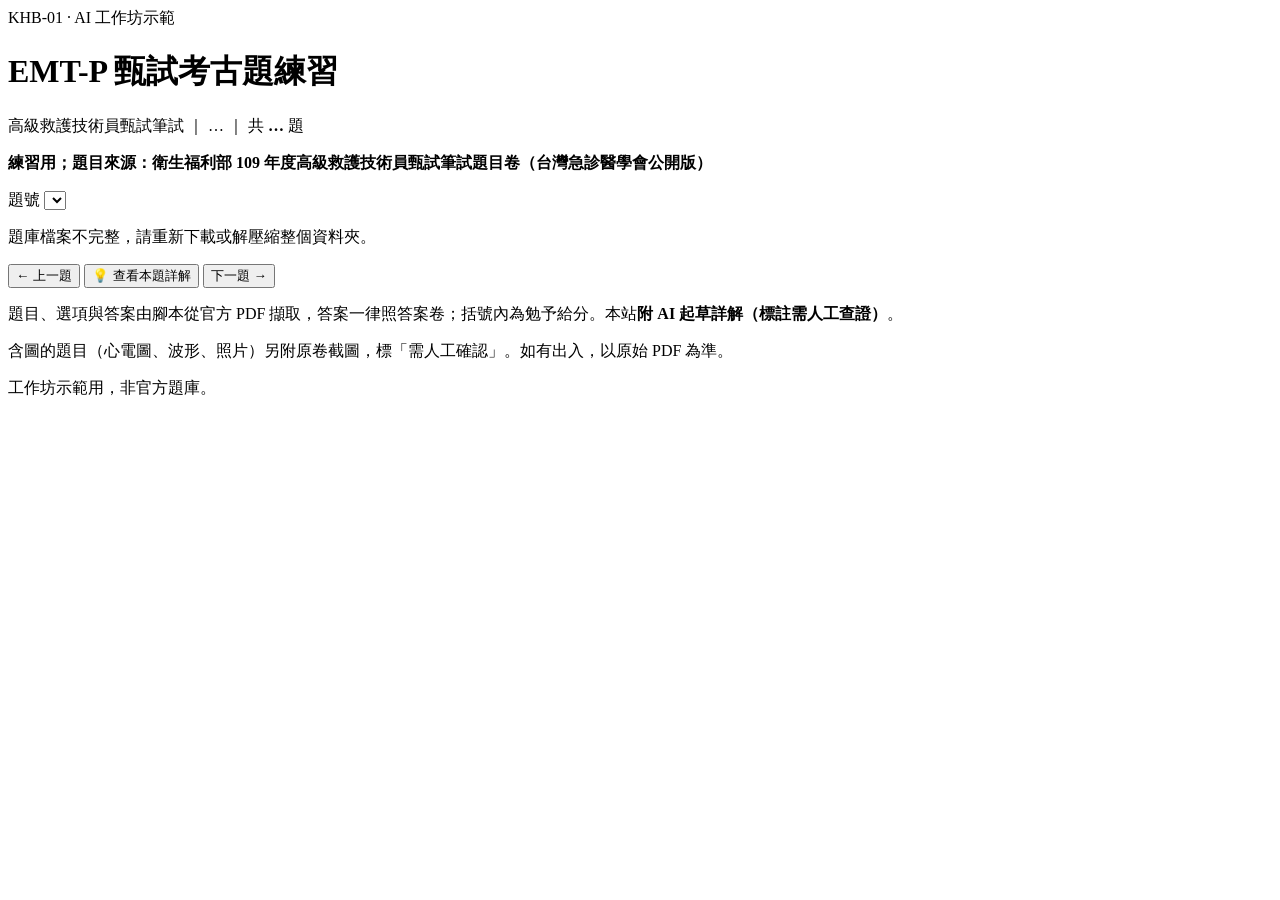
==== index.html @ 98e0479d "Deploy index.html for GitHub Pages" ====
<!DOCTYPE html>
<html lang="zh-Hant">
<head>
<meta charset="UTF-8">
<meta name="viewport" content="width=device-width, initial-scale=1">
<title>EMT-P 考古題練習</title>
<meta name="description" content="衛生福利部 109 年度高級救護技術員甄試筆試題目卷練習（工作坊示範）">
<link rel="stylesheet" href="style.css">
</head>
<body>

<header class="topbar">
  <div class="wrap">
    <span class="eyebrow">KHB-01 · AI 工作坊示範</span>
    <h1>EMT-P 甄試考古題練習</h1>
    <p class="sub">高級救護技術員甄試筆試 ｜ <span id="year-label">…</span> ｜ 共 <b id="total">…</b> 題</p>
  </div>
</header>

<main class="wrap">

  <aside class="notice" role="note">
    <p><b>練習用；題目來源：衛生福利部 109 年度高級救護技術員甄試筆試題目卷（台灣急診醫學會公開版）</b></p>
    <p class="links" id="source-links"></p>
  </aside>

  <nav id="years" class="years" aria-label="選擇年度"></nav>

  <section class="panel" id="quiz">
    <div class="toolbar">
      <label class="jump">題號
        <select id="jump" aria-label="跳到第幾題"></select>
      </label>
      <span id="score" class="score" aria-live="polite"></span>
    </div>
    <div class="bar"><div id="bar-fill"></div></div>

    <p id="origin" class="origin"></p>
    <p id="review" class="review hidden"></p>
    <p id="stem" class="stem"></p>
    <div id="figures" class="figures"></div>
    <div id="choices" class="choices" role="group" aria-label="選項"></div>

    <div id="feedback" class="feedback hidden" aria-live="polite"></div>
    <div id="explain-box" class="explain-card hidden" aria-live="polite"></div>

    <div class="actions">
      <button id="prev" class="btn" type="button">← 上一題</button>
      <button id="toggle-explain" class="btn secondary" type="button">💡 查看本題詳解</button>
      <button id="next" class="btn primary" type="button">下一題 →</button>
    </div>
  </section>

</main>

<footer class="foot wrap">
  <p>題目、選項與答案由腳本從官方 PDF 擷取，答案一律照答案卷；括號內為勉予給分。本站<b>附 AI 起草詳解（標註需人工查證）</b>。</p>
  <p>含圖的題目（心電圖、波形、照片）另附原卷截圖，標「需人工確認」。如有出入，以原始 PDF 為準。</p>
  <p class="tiny">工作坊示範用，非官方題庫。</p>
</footer>

<script src="questions-data.js"></script>
<script src="app.js"></script>
</body>
</html>
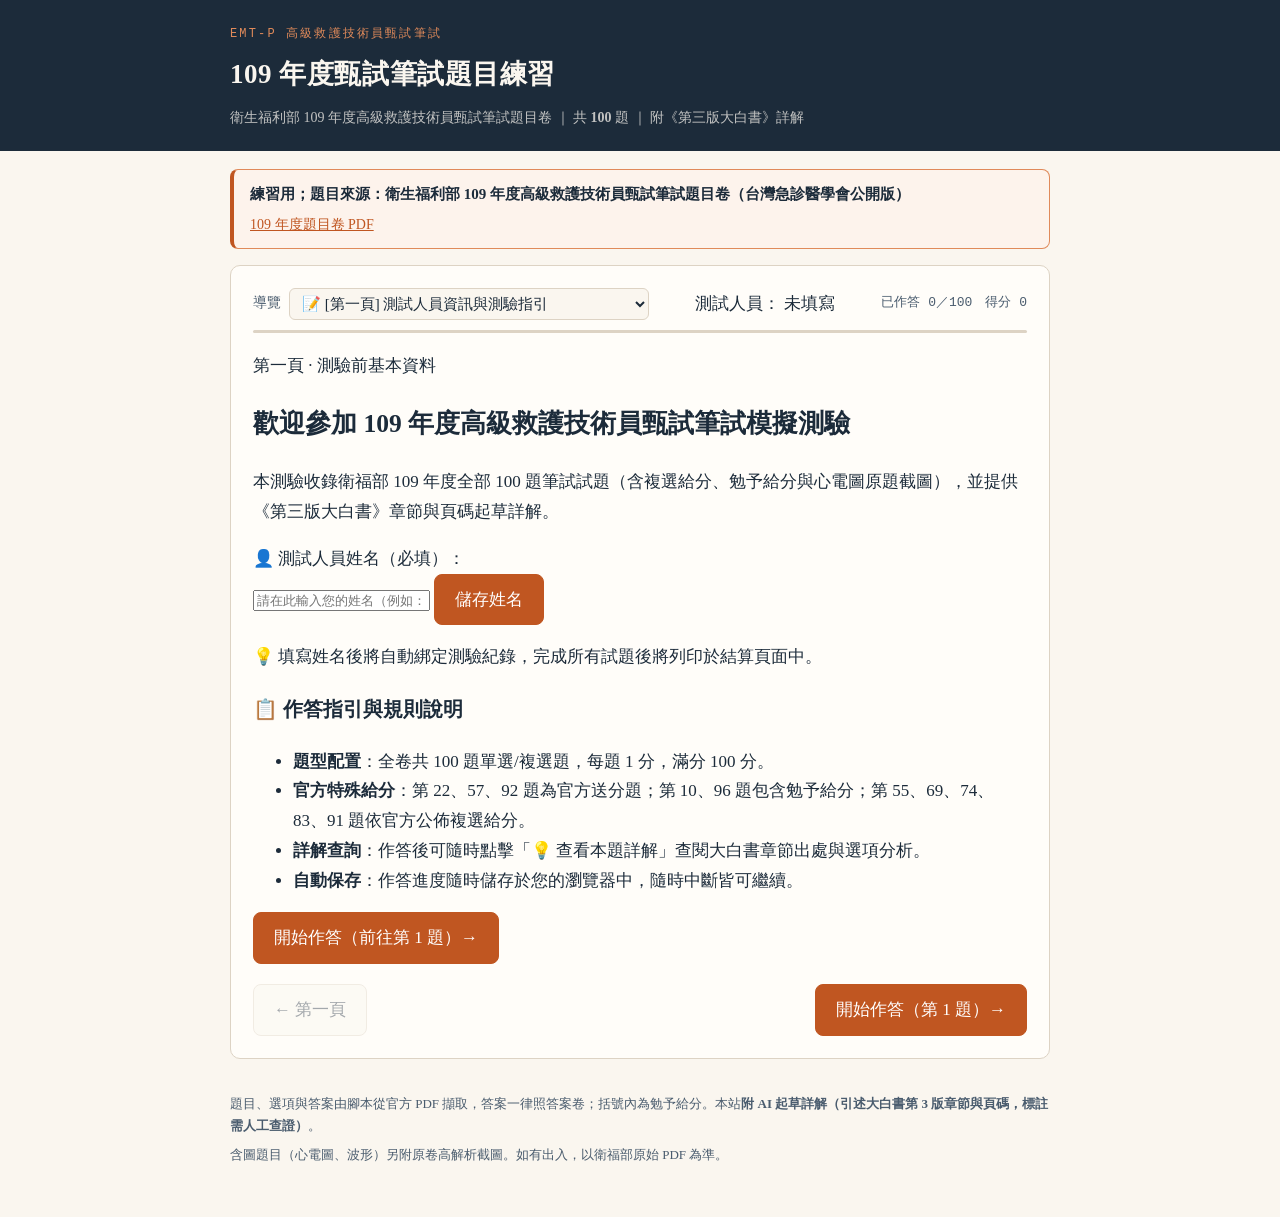
==== commit dc0804a3: "Deploy index.html for GitHub Pages" ====
--- a/index.html
+++ b/index.html
@@ -1,65 +1,158 @@
-<!DOCTYPE html>
-<html lang="zh-Hant">
-<head>
-<meta charset="UTF-8">
-<meta name="viewport" content="width=device-width, initial-scale=1">
-<title>EMT-P 考古題練習</title>
-<meta name="description" content="衛生福利部 109 年度高級救護技術員甄試筆試題目卷練習（工作坊示範）">
-<link rel="stylesheet" href="style.css">
-</head>
-<body>
-
-<header class="topbar">
-  <div class="wrap">
-    <span class="eyebrow">KHB-01 · AI 工作坊示範</span>
-    <h1>EMT-P 甄試考古題練習</h1>
-    <p class="sub">高級救護技術員甄試筆試 ｜ <span id="year-label">…</span> ｜ 共 <b id="total">…</b> 題</p>
-  </div>
-</header>
-
-<main class="wrap">
-
-  <aside class="notice" role="note">
-    <p><b>練習用；題目來源：衛生福利部 109 年度高級救護技術員甄試筆試題目卷（台灣急診醫學會公開版）</b></p>
-    <p class="links" id="source-links"></p>
-  </aside>
-
-  <nav id="years" class="years" aria-label="選擇年度"></nav>
-
-  <section class="panel" id="quiz">
-    <div class="toolbar">
-      <label class="jump">題號
-        <select id="jump" aria-label="跳到第幾題"></select>
-      </label>
-      <span id="score" class="score" aria-live="polite"></span>
-    </div>
-    <div class="bar"><div id="bar-fill"></div></div>
-
-    <p id="origin" class="origin"></p>
-    <p id="review" class="review hidden"></p>
-    <p id="stem" class="stem"></p>
-    <div id="figures" class="figures"></div>
-    <div id="choices" class="choices" role="group" aria-label="選項"></div>
-
-    <div id="feedback" class="feedback hidden" aria-live="polite"></div>
-    <div id="explain-box" class="explain-card hidden" aria-live="polite"></div>
-
-    <div class="actions">
-      <button id="prev" class="btn" type="button">← 上一題</button>
-      <button id="toggle-explain" class="btn secondary" type="button">💡 查看本題詳解</button>
-      <button id="next" class="btn primary" type="button">下一題 →</button>
-    </div>
-  </section>
-
-</main>
-
-<footer class="foot wrap">
-  <p>題目、選項與答案由腳本從官方 PDF 擷取，答案一律照答案卷；括號內為勉予給分。本站<b>附 AI 起草詳解（標註需人工查證）</b>。</p>
-  <p>含圖的題目（心電圖、波形、照片）另附原卷截圖，標「需人工確認」。如有出入，以原始 PDF 為準。</p>
-  <p class="tiny">工作坊示範用，非官方題庫。</p>
-</footer>
-
-<script src="questions-data.js"></script>
-<script src="app.js"></script>
-</body>
-</html>
+<!DOCTYPE html>
+<html lang="zh-Hant">
+<head>
+<meta charset="UTF-8">
+<meta name="viewport" content="width=device-width, initial-scale=1">
+<title>EMT-P 考古題練習</title>
+<meta name="description" content="衛生福利部 109 年度高級救護技術員甄試筆試題目卷練習">
+<link rel="stylesheet" href="style.css">
+</head>
+<body>
+
+<header class="topbar">
+  <div class="wrap">
+    <span class="eyebrow">EMT-P 高級救護技術員甄試筆試</span>
+    <h1>109 年度甄試筆試題目練習</h1>
+    <p class="sub">衛生福利部 109 年度高級救護技術員甄試筆試題目卷 ｜ 共 <b id="total">100</b> 題 ｜ 附《第三版大白書》詳解</p>
+  </div>
+</header>
+
+<main class="wrap">
+
+  <aside class="notice" role="note">
+    <p><b>練習用；題目來源：衛生福利部 109 年度高級救護技術員甄試筆試題目卷（台灣急診醫學會公開版）</b></p>
+    <p class="links" id="source-links"></p>
+  </aside>
+
+  <nav id="years" class="years hidden" aria-label="選擇年度"></nav>
+
+  <section class="panel" id="quiz">
+    <div class="toolbar">
+      <label class="jump">導覽
+        <select id="jump" aria-label="跳到第幾題"></select>
+      </label>
+      <div class="user-chip" id="user-chip" title="點擊修改測試人員姓名">
+        <span class="user-chip-label">測試人員：</span>
+        <span class="user-chip-name" id="top-user-name">未填寫</span>
+      </div>
+      <span id="score" class="score" aria-live="polite"></span>
+    </div>
+    <div class="bar"><div id="bar-fill"></div></div>
+
+    <!-- 第一頁：測試人員姓名填寫與測驗說明 -->
+    <div id="view-intro" class="intro-page">
+      <div class="intro-header">
+        <span class="intro-tag">第一頁 · 測驗前基本資料</span>
+        <h2>歡迎參加 109 年度高級救護技術員甄試筆試模擬測驗</h2>
+        <p class="intro-desc">本測驗收錄衛福部 109 年度全部 100 題筆試試題（含複選給分、勉予給分與心電圖原題截圖），並提供《第三版大白書》章節與頁碼起草詳解。</p>
+      </div>
+
+      <div class="name-box">
+        <label for="input-examinee-name" class="name-box-label">👤 測試人員姓名（必填）：</label>
+        <div class="name-box-row">
+          <input type="text" id="input-examinee-name" class="name-input" placeholder="請在此輸入您的姓名（例如：陳大明）" maxlength="30" />
+          <button type="button" id="btn-save-name" class="btn primary">儲存姓名</button>
+        </div>
+        <p class="name-box-hint" id="name-save-status">💡 填寫姓名後將自動綁定測驗紀錄，完成所有試題後將列印於結算頁面中。</p>
+      </div>
+
+      <div class="intro-rules">
+        <h3>📋 作答指引與規則說明</h3>
+        <ul>
+          <li><b>題型配置</b>：全卷共 100 題單選/複選題，每題 1 分，滿分 100 分。</li>
+          <li><b>官方特殊給分</b>：第 22、57、92 題為官方送分題；第 10、96 題包含勉予給分；第 55、69、74、83、91 題依官方公佈複選給分。</li>
+          <li><b>詳解查詢</b>：作答後可隨時點擊「💡 查看本題詳解」查閱大白書章節出處與選項分析。</li>
+          <li><b>自動保存</b>：作答進度隨時儲存於您的瀏覽器中，隨時中斷皆可繼續。</li>
+        </ul>
+      </div>
+
+      <div class="intro-btn-group">
+        <button type="button" id="btn-start-quiz" class="btn primary btn-lg">開始作答（前往第 1 題）→</button>
+        <button type="button" id="btn-resume-quiz" class="btn secondary btn-lg hidden">繼續上次進度 →</button>
+      </div>
+    </div>
+
+    <!-- 試題內容頁（1~100題） -->
+    <div id="view-question" class="hidden">
+      <p id="origin" class="origin"></p>
+      <p id="review" class="review hidden"></p>
+      <p id="stem" class="stem"></p>
+      <div id="figures" class="figures"></div>
+      <div id="choices" class="choices" role="group" aria-label="選項"></div>
+
+      <div id="feedback" class="feedback hidden" aria-live="polite"></div>
+      <div id="explain-box" class="explain-card hidden" aria-live="polite"></div>
+    </div>
+
+    <!-- 增加的最後一頁：測驗完成結算頁 -->
+    <div id="view-result" class="result-page hidden">
+      <div class="congrat-card">
+        <div class="congrat-badge">🎉 測驗完成</div>
+        <h2 class="congrat-title">～所有試題均已完成，辛苦了！～</h2>
+        <p class="congrat-sub">衛生福利部 109 年度高級救護技術員甄試筆試 · 測驗結果總結</p>
+      </div>
+
+      <div class="result-summary-grid">
+        <div class="summary-box user-info-box">
+          <div class="summary-label">測試人員</div>
+          <div class="summary-value" id="result-examinee-name">（未填寫）</div>
+          <button type="button" id="btn-edit-name" class="btn-text">✏️ 修改姓名</button>
+        </div>
+
+        <div class="summary-box score-box">
+          <div class="summary-label">測驗得分</div>
+          <div class="summary-score"><span id="result-total-score">0</span> <span class="score-unit">/ 100 分</span></div>
+          <div class="summary-rate" id="result-pass-rate">正確率 0%</div>
+        </div>
+      </div>
+
+      <div class="stats-card">
+        <div class="stat-pill stat-ok">
+          <span class="stat-num" id="stat-ok-count">0</span>
+          <span class="stat-text">官方完全正確</span>
+        </div>
+        <div class="stat-pill stat-alt">
+          <span class="stat-num" id="stat-alt-count">0</span>
+          <span class="stat-text">勉予給分</span>
+        </div>
+        <div class="stat-pill stat-bad">
+          <span class="stat-num" id="stat-bad-count">0</span>
+          <span class="stat-text">答錯題數</span>
+        </div>
+        <div class="stat-pill stat-empty">
+          <span class="stat-num" id="stat-unanswered-count">0</span>
+          <span class="stat-text">尚未作答</span>
+        </div>
+      </div>
+
+      <div id="review-mistakes-container" class="mistakes-container">
+        <h3>📝 錯題與未答快速複習</h3>
+        <p class="mistakes-hint">點選下方題號按鈕即可直接跳至該題檢視大白書詳解與正確解答：</p>
+        <div id="mistakes-list" class="mistakes-list"></div>
+      </div>
+
+      <div class="result-btn-group">
+        <button type="button" id="btn-review-q1" class="btn">🔍 從第 1 題回顧詳解</button>
+        <button type="button" id="btn-restart-quiz" class="btn danger">🔄 清除紀錄重新測驗</button>
+      </div>
+    </div>
+
+    <!-- 底部控制按鈕 -->
+    <div class="actions" id="quiz-actions">
+      <button id="prev" class="btn" type="button">← 上一題</button>
+      <button id="toggle-explain" class="btn secondary" type="button">💡 查看本題詳解</button>
+      <button id="next" class="btn primary" type="button">下一題 →</button>
+    </div>
+  </section>
+
+</main>
+
+<footer class="foot wrap">
+  <p>題目、選項與答案由腳本從官方 PDF 擷取，答案一律照答案卷；括號內為勉予給分。本站<b>附 AI 起草詳解（引述大白書第 3 版章節與頁碼，標註需人工查證）</b>。</p>
+  <p>含圖題目（心電圖、波形）另附原卷高解析截圖。如有出入，以衛福部原始 PDF 為準。</p>
+</footer>
+
+<script src="questions-data.js"></script>
+<script src="app.js"></script>
+</body>
+</html>
--- a/style.css
+++ b/style.css
@@ -0,0 +1,240 @@
+:root{
+  --paper:#faf6ef; --ink:#1c2b3a; --ink-soft:#4a5c6e;
+  --accent:#c05621; --accent-soft:#e08a5a;
+  --line:#ddd3c4; --card:#fffdf9;
+  --ok:#1b7a4b; --ok-bg:#e8f5ee;
+  --alt:#8a5a00; --alt-bg:#fdf3dc;
+  --bad:#b3261e; --bad-bg:#fbeae9;
+}
+*{box-sizing:border-box}
+html{-webkit-text-size-adjust:100%}
+body{
+  margin:0; background:var(--paper); color:var(--ink);
+  font-family:"Noto Serif TC","Songti TC","PingFang TC",Georgia,serif;
+  font-size:17px; line-height:1.75;
+}
+.wrap{max-width:860px;margin:0 auto;padding:0 20px}
+.hidden{display:none !important}
+
+.topbar{background:var(--ink);color:var(--paper);padding:24px 0 20px;margin-bottom:18px}
+.eyebrow{display:block;font-size:12px;letter-spacing:.18em;text-transform:uppercase;
+  color:var(--accent-soft);font-family:ui-monospace,Menlo,monospace;margin-bottom:6px}
+.topbar h1{margin:0;font-size:27px;letter-spacing:.02em}
+.topbar .sub{margin:8px 0 0;font-size:14px;color:rgba(250,246,239,.75)}
+
+.notice{background:#fdf3ec;border:1px solid var(--accent-soft);border-left:4px solid var(--accent);
+  border-radius:8px;padding:12px 16px;margin-bottom:16px;font-size:15px;line-height:1.65}
+.notice p{margin:0}
+.notice .links{margin-top:6px;display:flex;flex-wrap:wrap;gap:6px 16px;font-size:14px}
+.notice a{color:var(--accent);word-break:break-all}
+
+.years{display:flex;gap:8px;margin-bottom:16px}
+.year{font:inherit;cursor:pointer;flex:1;max-width:180px;padding:10px 14px;border-radius:8px;
+  border:1px solid var(--line);background:var(--card);color:var(--ink)}
+.year.on{background:var(--ink);border-color:var(--ink);color:var(--paper);font-weight:700}
+
+.panel{background:var(--card);border:1px solid var(--line);border-radius:10px;
+  padding:22px;margin-bottom:22px}
+
+.toolbar{display:flex;justify-content:space-between;align-items:center;gap:10px;flex-wrap:wrap;margin-bottom:10px}
+.jump{font-size:14px;color:var(--ink-soft);display:flex;align-items:center;gap:8px}
+.jump select{font:inherit;font-size:15px;padding:6px 8px;border-radius:6px;border:1px solid var(--line);
+  background:var(--paper);color:var(--ink);max-width:62vw}
+.score{font-family:ui-monospace,Menlo,monospace;font-size:13px;color:var(--ink-soft)}
+.bar{height:3px;background:var(--line);border-radius:2px;overflow:hidden;margin-bottom:18px}
+#bar-fill{height:100%;width:0;background:var(--accent);transition:width .25s}
+
+.origin{font-family:ui-monospace,Menlo,monospace;font-size:12px;color:var(--ink-soft);margin:0 0 8px}
+.review{font-size:13px;color:var(--alt);background:var(--alt-bg);border:1px dashed #d9b25a;
+  border-radius:6px;padding:7px 11px;margin:0 0 12px}
+.stem{font-size:19px;line-height:1.85;margin:0 0 16px;font-weight:500;white-space:pre-wrap}
+
+.figures figure{margin:0 0 16px}
+.figures img{display:block;max-width:100%;height:auto;border:1px solid var(--line);border-radius:6px;background:#fff}
+.figures figcaption{font-size:12px;color:var(--ink-soft);margin-top:4px}
+
+.choices{display:flex;flex-direction:column;gap:9px}
+.choice{
+  display:flex;gap:12px;align-items:flex-start;text-align:left;cursor:pointer;width:100%;
+  font:inherit;color:var(--ink);border:1px solid var(--line);border-radius:8px;
+  padding:12px 15px;background:var(--paper);transition:.12s;
+}
+.choice:hover:not(:disabled){border-color:var(--accent-soft);background:#fff}
+.choice .k{font-family:ui-monospace,Menlo,monospace;font-weight:700;flex:none;
+  width:26px;height:26px;border-radius:50%;display:inline-flex;align-items:center;justify-content:center;
+  border:1px solid var(--line);font-size:14px;margin-top:2px;background:var(--card)}
+.choice .t{flex:1}
+.choice.locked{cursor:default}
+.choice.correct{border-color:var(--ok);background:var(--ok-bg)}
+.choice.alt{border-color:#d9b25a;background:var(--alt-bg)}
+.choice.chosen-wrong{border-color:var(--bad);background:var(--bad-bg)}
+.choice.chosen .k{background:var(--ink);color:var(--paper);border-color:var(--ink)}
+
+.feedback{margin-top:16px;border:1px solid var(--line);border-radius:8px;padding:12px 16px;background:var(--paper)}
+.feedback p{margin:4px 0}
+.feedback .verdict{font-weight:700;font-size:18px}
+.verdict.ok{color:var(--ok)}
+.verdict.alt{color:var(--alt)}
+.verdict.bad{color:var(--bad)}
+.feedback .note{display:block;font-size:13px;color:var(--ink-soft)}
+.feedback .explain{margin-top:10px;font-size:14px;color:var(--accent);background:#fdf3ec;
+  border-left:3px solid var(--accent);padding:7px 11px;border-radius:0 6px 6px 0}
+
+.actions{margin-top:20px;display:flex;gap:10px;justify-content:space-between}
+.btn{font:inherit;cursor:pointer;border:1px solid var(--line);background:var(--paper);
+  color:var(--ink);border-radius:8px;padding:10px 20px;transition:.15s}
+.btn:hover:not(:disabled){border-color:var(--accent)}
+.btn.primary{background:var(--accent);border-color:var(--accent);color:#fff}
+.btn.primary:hover:not(:disabled){background:#a8471a}
+.btn:disabled{opacity:.4;cursor:not-allowed}
+
+.foot{padding:12px 20px 44px;font-size:13px;color:var(--ink-soft);line-height:1.7}
+.foot p{margin:0 0 7px}
+.foot .tiny{font-size:12px;opacity:.85}
+
+@media (max-width:600px){
+  body{font-size:16px}
+  .wrap{padding:0 16px}
+  .topbar h1{font-size:22px}
+  .stem{font-size:17px}
+  .panel{padding:16px}
+  .year{max-width:none}
+  .actions .btn{flex:1}
+}
+
+.feedback .explain {
+  margin-top: 12px;
+  font-size: 14px;
+  line-height: 1.65;
+  color: #5c3b1e;
+  background: #fdf6ec;
+  border-left: 3px solid var(--accent);
+  padding: 10px 14px;
+  border-radius: 0 6px 6px 0;
+}
+.feedback .explain ul {
+  margin: 6px 0 0;
+  padding-left: 20px;
+}
+.feedback .explain li {
+  margin-bottom: 4px;
+}
+
+/* 詳解模組樣式 */
+.btn.secondary {
+  background: #fdf3ec;
+  border-color: var(--accent-soft);
+  color: var(--accent);
+  font-weight: 600;
+}
+.btn.secondary:hover:not(:disabled) {
+  background: #f8e5d6;
+  border-color: var(--accent);
+}
+.explain-card {
+  margin-top: 16px;
+  background: #fdfaf6;
+  border: 1px solid #ebd9c5;
+  border-left: 4px solid var(--accent);
+  border-radius: 8px;
+  padding: 16px 18px;
+  animation: fadeIn 0.2s ease-in-out;
+}
+@keyframes fadeIn {
+  from { opacity: 0; transform: translateY(-4px); }
+  to { opacity: 1; transform: translateY(0); }
+}
+.exp-header {
+  display: flex;
+  justify-content: space-between;
+  align-items: center;
+  margin-bottom: 10px;
+  flex-wrap: wrap;
+  gap: 8px;
+}
+.exp-badge {
+  font-size: 13px;
+  font-weight: 700;
+  color: var(--accent);
+  background: #fff;
+  border: 1px solid var(--accent-soft);
+  border-radius: 4px;
+  padding: 2px 8px;
+}
+.exp-verify-badge {
+  font-size: 12px;
+  font-weight: 600;
+  color: var(--alt);
+  background: var(--alt-bg);
+  border: 1px dashed #d9b25a;
+  border-radius: 4px;
+  padding: 2px 8px;
+}
+.exp-summary {
+  margin: 6px 0 10px;
+  font-size: 15px;
+  color: var(--ink);
+  line-height: 1.6;
+}
+.exp-list {
+  margin: 8px 0 12px;
+  padding-left: 20px;
+  font-size: 14.5px;
+  line-height: 1.7;
+}
+.exp-list li {
+  margin-bottom: 6px;
+}
+.exp-ref {
+  font-size: 13px;
+  color: var(--ink-soft);
+  background: #f7eee3;
+  padding: 6px 10px;
+  border-radius: 4px;
+  border-left: 3px solid #c29f77;
+}
+
+/* 詳解來源雙層標記 */
+.exp-refs {
+  display: flex;
+  flex-direction: column;
+  gap: 6px;
+  margin: 10px 0 12px;
+}
+.exp-ref-item {
+  display: flex;
+  align-items: baseline;
+  gap: 8px;
+  font-size: 13.5px;
+  padding: 6px 10px;
+  border-radius: 6px;
+}
+.exp-ref-item.primary {
+  background: #f0f7f4;
+  border: 1px solid #b7dfca;
+  color: #165b37;
+}
+.exp-ref-item.secondary {
+  background: #f8f6f0;
+  border: 1px solid #e2dac9;
+  color: #5c4b37;
+}
+.exp-ref-item .ref-tag {
+  font-weight: 700;
+  font-size: 11.5px;
+  padding: 2px 6px;
+  border-radius: 4px;
+  white-space: nowrap;
+}
+.exp-ref-item.primary .ref-tag {
+  background: #1b7a4b;
+  color: #fff;
+}
+.exp-ref-item.secondary .ref-tag {
+  background: #8a7a60;
+  color: #fff;
+}
+.exp-ref-item .ref-source {
+  flex: 1;
+  line-height: 1.5;
+}
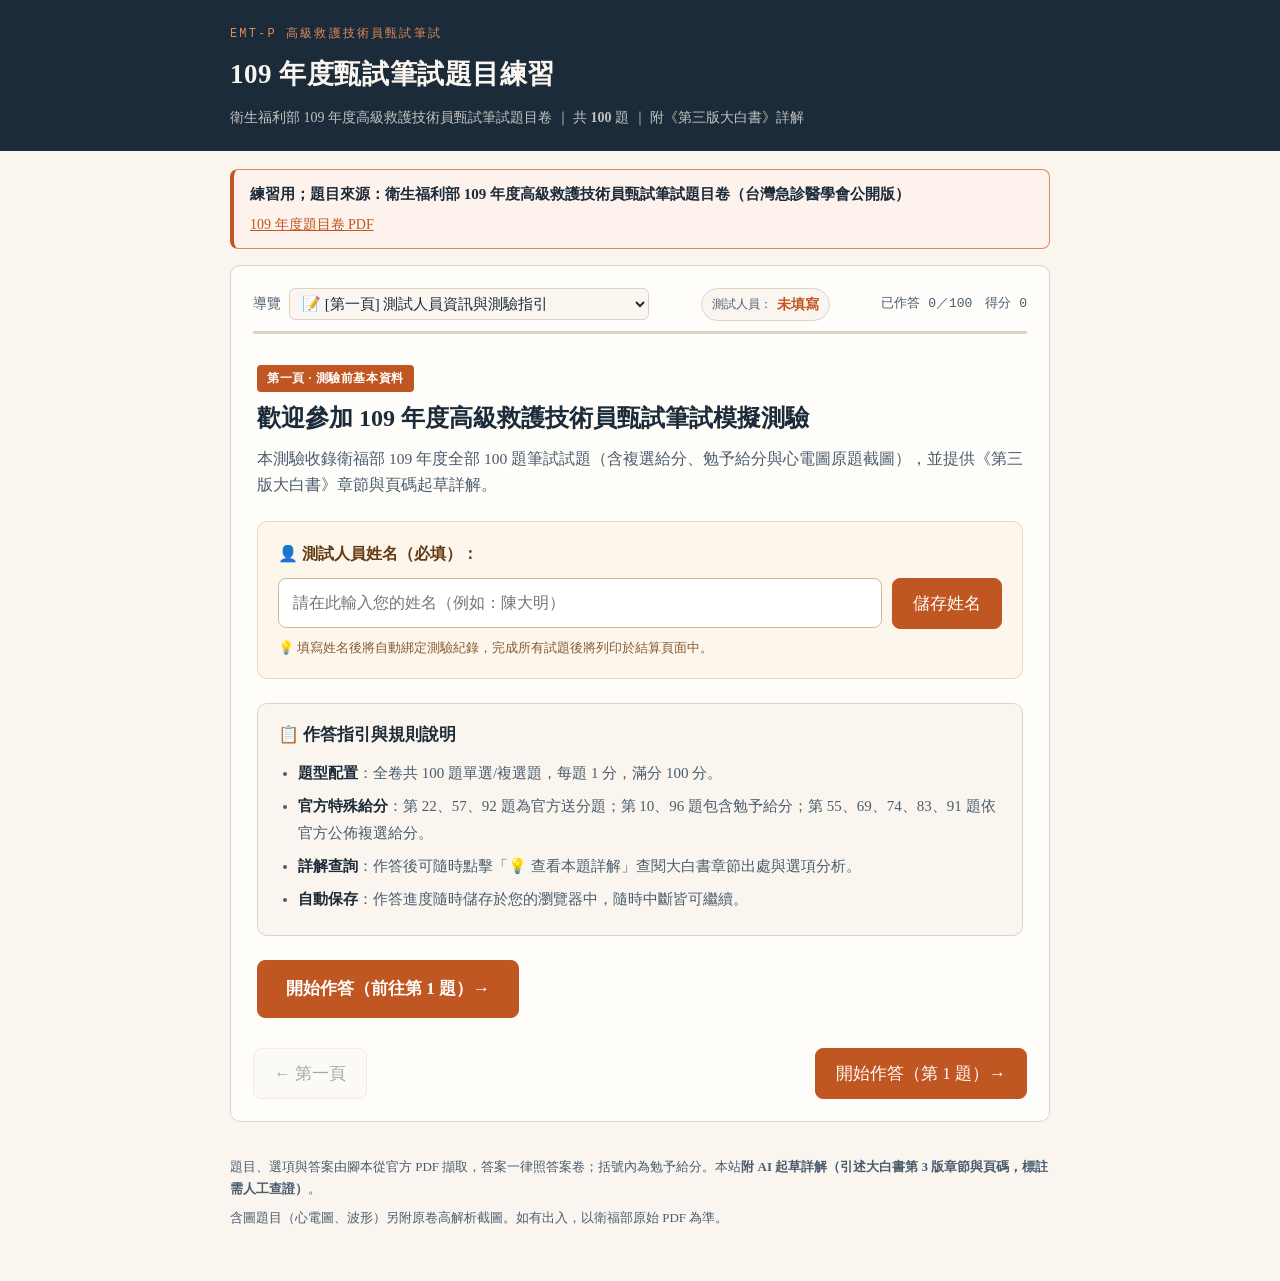
==== commit b3deb8a8: "Deploy index.html for GitHub Pages" ====
--- a/index.html
+++ b/index.html
@@ -92,6 +92,8 @@
         <p class="congrat-sub">衛生福利部 109 年度高級救護技術員甄試筆試 · 測驗結果總結</p>
       </div>
 
+      <div id="sync-status" class="sync-status hidden"></div>
+
       <div class="result-summary-grid">
         <div class="summary-box user-info-box">
           <div class="summary-label">測試人員</div>
--- a/style.css
+++ b/style.css
@@ -238,3 +238,348 @@
   flex: 1;
   line-height: 1.5;
 }
+
+/* 測試人員標籤 */
+.user-chip {
+  display: inline-flex;
+  align-items: center;
+  gap: 5px;
+  background: var(--paper);
+  border: 1px solid var(--line);
+  padding: 4px 10px;
+  border-radius: 20px;
+  font-size: 13.5px;
+  cursor: pointer;
+  transition: .15s;
+}
+.user-chip:hover {
+  border-color: var(--accent);
+  background: #fff;
+}
+.user-chip-label {
+  color: var(--ink-soft);
+  font-size: 12px;
+}
+.user-chip-name {
+  font-weight: 700;
+  color: var(--accent);
+}
+
+/* 第一頁：考生登錄與測驗說明 */
+.intro-page {
+  animation: fadeIn 0.25s ease-in-out;
+  padding: 10px 4px;
+}
+.intro-header {
+  margin-bottom: 22px;
+}
+.intro-tag {
+  display: inline-block;
+  background: var(--accent);
+  color: #fff;
+  font-size: 12px;
+  font-weight: 700;
+  padding: 3px 10px;
+  border-radius: 4px;
+  margin-bottom: 10px;
+  letter-spacing: .05em;
+}
+.intro-header h2 {
+  margin: 0 0 10px;
+  font-size: 24px;
+  color: var(--ink);
+  line-height: 1.4;
+}
+.intro-desc {
+  font-size: 15.5px;
+  color: var(--ink-soft);
+  margin: 0;
+  line-height: 1.7;
+}
+
+.name-box {
+  background: #fdf6ec;
+  border: 1.5px solid #ebd4bb;
+  border-radius: 10px;
+  padding: 18px 20px;
+  margin-bottom: 24px;
+}
+.name-box-label {
+  display: block;
+  font-weight: 700;
+  font-size: 16px;
+  color: #633c16;
+  margin-bottom: 10px;
+}
+.name-box-row {
+  display: flex;
+  gap: 10px;
+  align-items: center;
+}
+.name-input {
+  flex: 1;
+  font: inherit;
+  font-size: 16px;
+  padding: 10px 14px;
+  border: 1.5px solid #d4b896;
+  border-radius: 8px;
+  background: #fff;
+  color: var(--ink);
+  outline: none;
+  transition: .15s;
+}
+.name-input:focus {
+  border-color: var(--accent);
+  box-shadow: 0 0 0 3px rgba(192, 86, 33, 0.15);
+}
+.name-box-hint {
+  font-size: 13px;
+  color: #855b30;
+  margin: 8px 0 0;
+}
+
+.intro-rules {
+  background: var(--paper);
+  border: 1px solid var(--line);
+  border-radius: 10px;
+  padding: 16px 20px;
+  margin-bottom: 24px;
+}
+.intro-rules h3 {
+  margin: 0 0 10px;
+  font-size: 17px;
+  color: var(--ink);
+}
+.intro-rules ul {
+  margin: 0;
+  padding-left: 20px;
+  font-size: 15px;
+  line-height: 1.8;
+  color: var(--ink-soft);
+}
+.intro-rules li {
+  margin-bottom: 6px;
+}
+.intro-rules b {
+  color: var(--ink);
+}
+
+.intro-btn-group {
+  display: flex;
+  gap: 12px;
+  flex-wrap: wrap;
+}
+.btn-lg {
+  padding: 13px 28px;
+  font-size: 17px;
+  font-weight: 700;
+}
+
+/* 增加的最後一頁：測驗完成結算頁 */
+.result-page {
+  animation: fadeIn 0.25s ease-in-out;
+  padding: 6px 2px;
+}
+.congrat-card {
+  text-align: center;
+  background: linear-gradient(135deg, #fdf6ec 0%, #faebe0 100%);
+  border: 2px solid #ecd0b9;
+  border-radius: 12px;
+  padding: 26px 18px 22px;
+  margin-bottom: 22px;
+}
+.congrat-badge {
+  display: inline-block;
+  background: var(--accent);
+  color: #fff;
+  font-weight: 700;
+  font-size: 13px;
+  padding: 4px 12px;
+  border-radius: 20px;
+  margin-bottom: 10px;
+}
+.congrat-title {
+  margin: 0 0 8px;
+  font-size: 26px;
+  color: #8c3b10;
+  letter-spacing: .02em;
+}
+.congrat-sub {
+  margin: 0;
+  font-size: 15px;
+  color: #633c16;
+}
+
+.result-summary-grid {
+  display: grid;
+  grid-template-columns: 1fr 1.2fr;
+  gap: 16px;
+  margin-bottom: 20px;
+}
+.summary-box {
+  background: var(--paper);
+  border: 1px solid var(--line);
+  border-radius: 10px;
+  padding: 16px 18px;
+  display: flex;
+  flex-direction: column;
+  justify-content: center;
+}
+.summary-label {
+  font-size: 13px;
+  color: var(--ink-soft);
+  margin-bottom: 6px;
+}
+.summary-value {
+  font-size: 22px;
+  font-weight: 700;
+  color: var(--ink);
+  word-break: break-all;
+}
+.summary-score {
+  font-size: 32px;
+  font-weight: 800;
+  color: var(--accent);
+  line-height: 1.1;
+  font-family: ui-monospace, Menlo, monospace;
+}
+.score-unit {
+  font-size: 16px;
+  font-weight: 500;
+  color: var(--ink-soft);
+}
+.summary-rate {
+  font-size: 14px;
+  color: var(--ink-soft);
+  margin-top: 4px;
+}
+.btn-text {
+  background: none;
+  border: none;
+  padding: 0;
+  font: inherit;
+  font-size: 13px;
+  color: var(--accent);
+  cursor: pointer;
+  text-decoration: underline;
+  margin-top: 6px;
+  text-align: left;
+}
+
+.stats-card {
+  display: grid;
+  grid-template-columns: repeat(4, 1fr);
+  gap: 10px;
+  margin-bottom: 22px;
+}
+.stat-pill {
+  background: var(--paper);
+  border: 1px solid var(--line);
+  border-radius: 8px;
+  padding: 12px 10px;
+  text-align: center;
+}
+.stat-num {
+  display: block;
+  font-size: 24px;
+  font-weight: 800;
+  font-family: ui-monospace, Menlo, monospace;
+}
+.stat-text {
+  font-size: 12.5px;
+  color: var(--ink-soft);
+}
+.stat-pill.stat-ok { border-color: #b7dfca; background: #f0f7f4; }
+.stat-pill.stat-ok .stat-num { color: var(--ok); }
+.stat-pill.stat-alt { border-color: #e8d7a7; background: #fdf8eb; }
+.stat-pill.stat-alt .stat-num { color: var(--alt); }
+.stat-pill.stat-bad { border-color: #f1bdbb; background: #fbeae9; }
+.stat-pill.stat-bad .stat-num { color: var(--bad); }
+.stat-pill.stat-empty { border-color: #ddd; background: #f5f5f5; }
+.stat-pill.stat-empty .stat-num { color: #888; }
+
+.mistakes-container {
+  background: var(--paper);
+  border: 1px solid var(--line);
+  border-radius: 10px;
+  padding: 16px 20px;
+  margin-bottom: 22px;
+}
+.mistakes-container h3 {
+  margin: 0 0 6px;
+  font-size: 16.5px;
+  color: var(--ink);
+}
+.mistakes-hint {
+  font-size: 13.5px;
+  color: var(--ink-soft);
+  margin: 0 0 12px;
+}
+.mistakes-list {
+  display: flex;
+  flex-wrap: wrap;
+  gap: 8px;
+  max-height: 220px;
+  overflow-y: auto;
+  padding: 2px;
+}
+.mistake-chip {
+  font-family: ui-monospace, Menlo, monospace;
+  font-size: 13.5px;
+  padding: 6px 12px;
+  border-radius: 6px;
+  border: 1px solid var(--line);
+  background: #fff;
+  cursor: pointer;
+  transition: .12s;
+  display: inline-flex;
+  align-items: center;
+  gap: 4px;
+}
+.mistake-chip:hover {
+  border-color: var(--accent);
+  background: #fdf6ec;
+}
+.mistake-chip.bad {
+  border-color: #f1bdbb;
+  color: var(--bad);
+  background: #fdf2f2;
+}
+.mistake-chip.empty {
+  border-color: #ddd;
+  color: #777;
+  background: #f8f8f8;
+}
+
+.result-btn-group {
+  display: flex;
+  gap: 12px;
+  flex-wrap: wrap;
+  margin-top: 10px;
+}
+.btn.danger {
+  background: #fff;
+  border-color: #e5a4a2;
+  color: var(--bad);
+}
+.btn.danger:hover:not(:disabled) {
+  background: #fbeae9;
+  border-color: var(--bad);
+}
+
+@media (max-width: 600px) {
+  .result-summary-grid {
+    grid-template-columns: 1fr;
+  }
+  .stats-card {
+    grid-template-columns: repeat(2, 1fr);
+  }
+  .congrat-title {
+    font-size: 21px;
+  }
+  .name-box-row {
+    flex-direction: column;
+    align-items: stretch;
+  }
+}
+
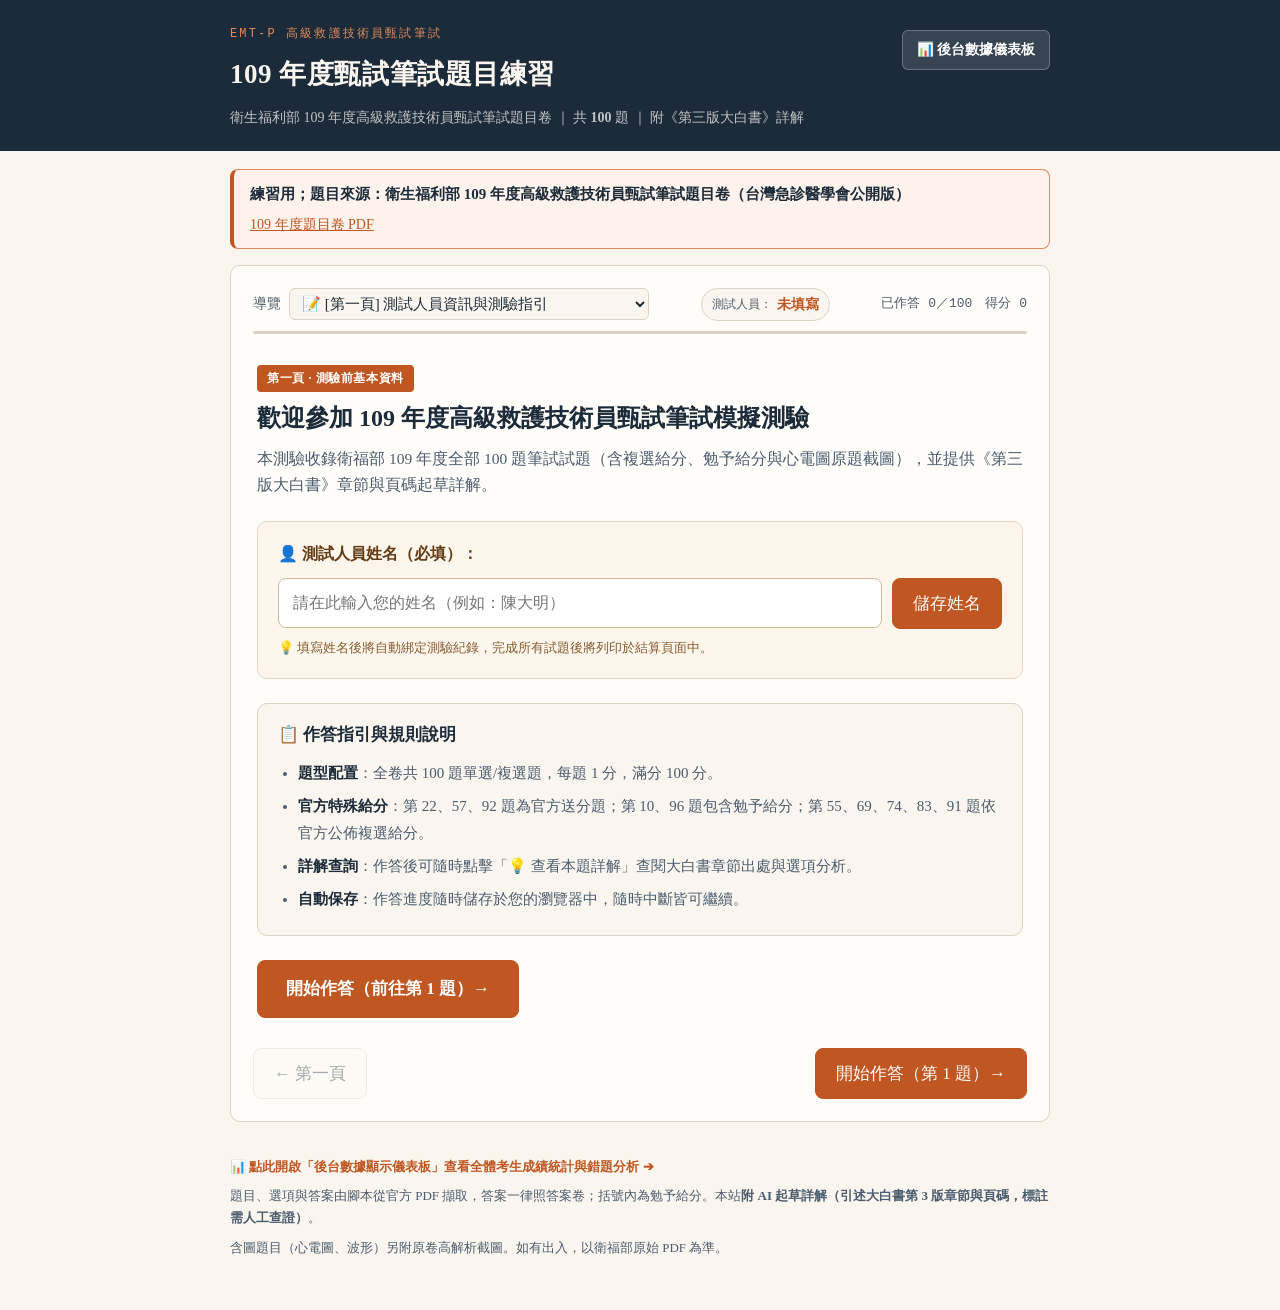
==== commit af5fb64b: "Deploy index.html for GitHub Pages" ====
--- a/index.html
+++ b/index.html
@@ -10,10 +10,13 @@
 <body>
 
 <header class="topbar">
-  <div class="wrap">
-    <span class="eyebrow">EMT-P 高級救護技術員甄試筆試</span>
-    <h1>109 年度甄試筆試題目練習</h1>
-    <p class="sub">衛生福利部 109 年度高級救護技術員甄試筆試題目卷 ｜ 共 <b id="total">100</b> 題 ｜ 附《第三版大白書》詳解</p>
+  <div class="wrap" style="display:flex; justify-content:space-between; align-items:flex-start; flex-wrap:wrap; gap:12px;">
+    <div>
+      <span class="eyebrow">EMT-P 高級救護技術員甄試筆試</span>
+      <h1>109 年度甄試筆試題目練習</h1>
+      <p class="sub">衛生福利部 109 年度高級救護技術員甄試筆試題目卷 ｜ 共 <b id="total">100</b> 題 ｜ 附《第三版大白書》詳解</p>
+    </div>
+    <a href="dashboard.html" style="background:rgba(255,255,255,0.12); color:#fff; text-decoration:none; padding:7px 14px; border-radius:6px; font-size:13.5px; font-weight:600; border:1px solid rgba(255,255,255,0.25); display:inline-flex; align-items:center; gap:6px; margin-top:6px; transition:.15s;" onmouseover="this.style.background='rgba(255,255,255,0.22)'" onmouseout="this.style.background='rgba(255,255,255,0.12)'">📊 後台數據儀表板</a>
   </div>
 </header>
 
@@ -150,6 +153,7 @@
 </main>
 
 <footer class="foot wrap">
+  <p><a href="dashboard.html" style="color:var(--accent); font-weight:700; text-decoration:none;">📊 點此開啟「後台數據顯示儀表板」查看全體考生成績統計與錯題分析 ➔</a></p>
   <p>題目、選項與答案由腳本從官方 PDF 擷取，答案一律照答案卷；括號內為勉予給分。本站<b>附 AI 起草詳解（引述大白書第 3 版章節與頁碼，標註需人工查證）</b>。</p>
   <p>含圖題目（心電圖、波形）另附原卷高解析截圖。如有出入，以衛福部原始 PDF 為準。</p>
 </footer>
--- a/style.css
+++ b/style.css
@@ -556,6 +556,28 @@
   gap: 12px;
   flex-wrap: wrap;
   margin-top: 10px;
+}
+
+/* Supabase 雲端同步狀態 */
+.sync-status {
+  margin: 12px 0 16px;
+  padding: 10px 14px;
+  border-radius: 8px;
+  font-size: 14px;
+  background: #f0f7f4;
+  border: 1px solid #b7dfca;
+  color: #165b37;
+  text-align: center;
+}
+.sync-status.loading {
+  background: #fdf8eb;
+  border-color: #ebd4bb;
+  color: #855b30;
+}
+.sync-status.error {
+  background: #fbeae9;
+  border-color: #f1bdbb;
+  color: var(--bad);
 }
 .btn.danger {
   background: #fff;
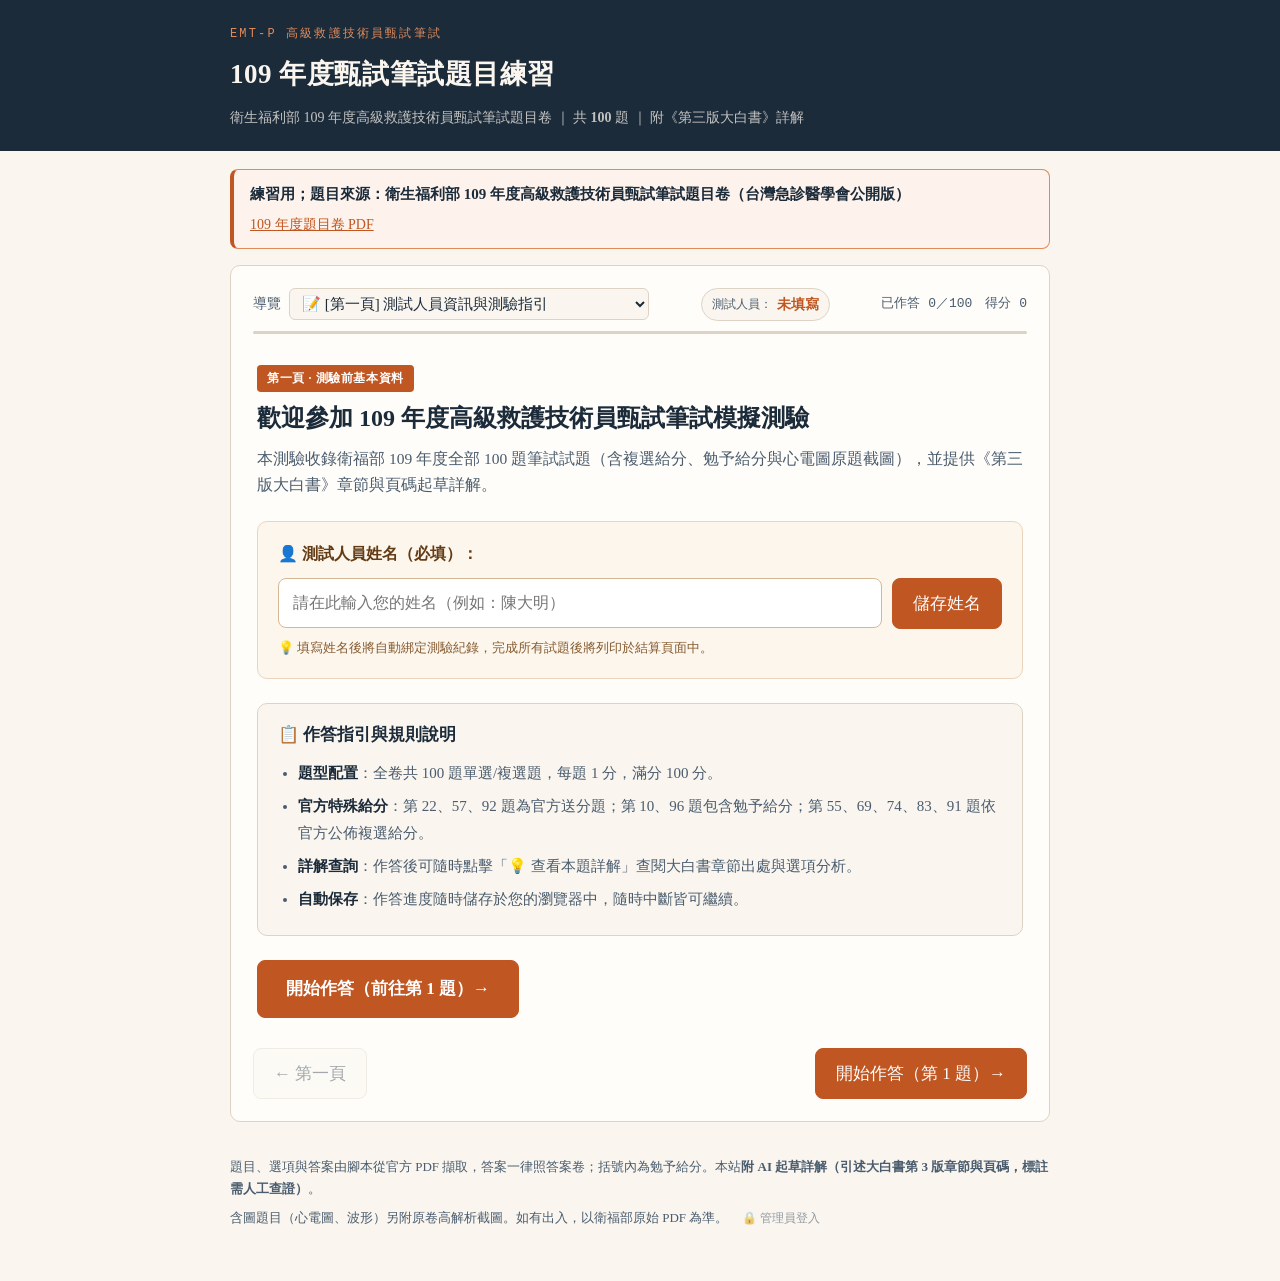
==== commit 4759ae88: "Deploy index.html for GitHub Pages" ====
--- a/index.html
+++ b/index.html
@@ -10,13 +10,10 @@
 <body>
 
 <header class="topbar">
-  <div class="wrap" style="display:flex; justify-content:space-between; align-items:flex-start; flex-wrap:wrap; gap:12px;">
-    <div>
-      <span class="eyebrow">EMT-P 高級救護技術員甄試筆試</span>
-      <h1>109 年度甄試筆試題目練習</h1>
-      <p class="sub">衛生福利部 109 年度高級救護技術員甄試筆試題目卷 ｜ 共 <b id="total">100</b> 題 ｜ 附《第三版大白書》詳解</p>
-    </div>
-    <a href="dashboard.html" style="background:rgba(255,255,255,0.12); color:#fff; text-decoration:none; padding:7px 14px; border-radius:6px; font-size:13.5px; font-weight:600; border:1px solid rgba(255,255,255,0.25); display:inline-flex; align-items:center; gap:6px; margin-top:6px; transition:.15s;" onmouseover="this.style.background='rgba(255,255,255,0.22)'" onmouseout="this.style.background='rgba(255,255,255,0.12)'">📊 後台數據儀表板</a>
+  <div class="wrap">
+    <span class="eyebrow">EMT-P 高級救護技術員甄試筆試</span>
+    <h1>109 年度甄試筆試題目練習</h1>
+    <p class="sub">衛生福利部 109 年度高級救護技術員甄試筆試題目卷 ｜ 共 <b id="total">100</b> 題 ｜ 附《第三版大白書》詳解</p>
   </div>
 </header>
 
@@ -153,9 +150,8 @@
 </main>
 
 <footer class="foot wrap">
-  <p><a href="dashboard.html" style="color:var(--accent); font-weight:700; text-decoration:none;">📊 點此開啟「後台數據顯示儀表板」查看全體考生成績統計與錯題分析 ➔</a></p>
   <p>題目、選項與答案由腳本從官方 PDF 擷取，答案一律照答案卷；括號內為勉予給分。本站<b>附 AI 起草詳解（引述大白書第 3 版章節與頁碼，標註需人工查證）</b>。</p>
-  <p>含圖題目（心電圖、波形）另附原卷高解析截圖。如有出入，以衛福部原始 PDF 為準。</p>
+  <p>含圖題目（心電圖、波形）另附原卷高解析截圖。如有出入，以衛福部原始 PDF 為準。 <a href="dashboard.html" style="color:var(--ink-soft); font-size:12px; text-decoration:none; opacity:0.6; margin-left:10px;">🔒 管理員登入</a></p>
 </footer>
 
 <script src="questions-data.js"></script>
